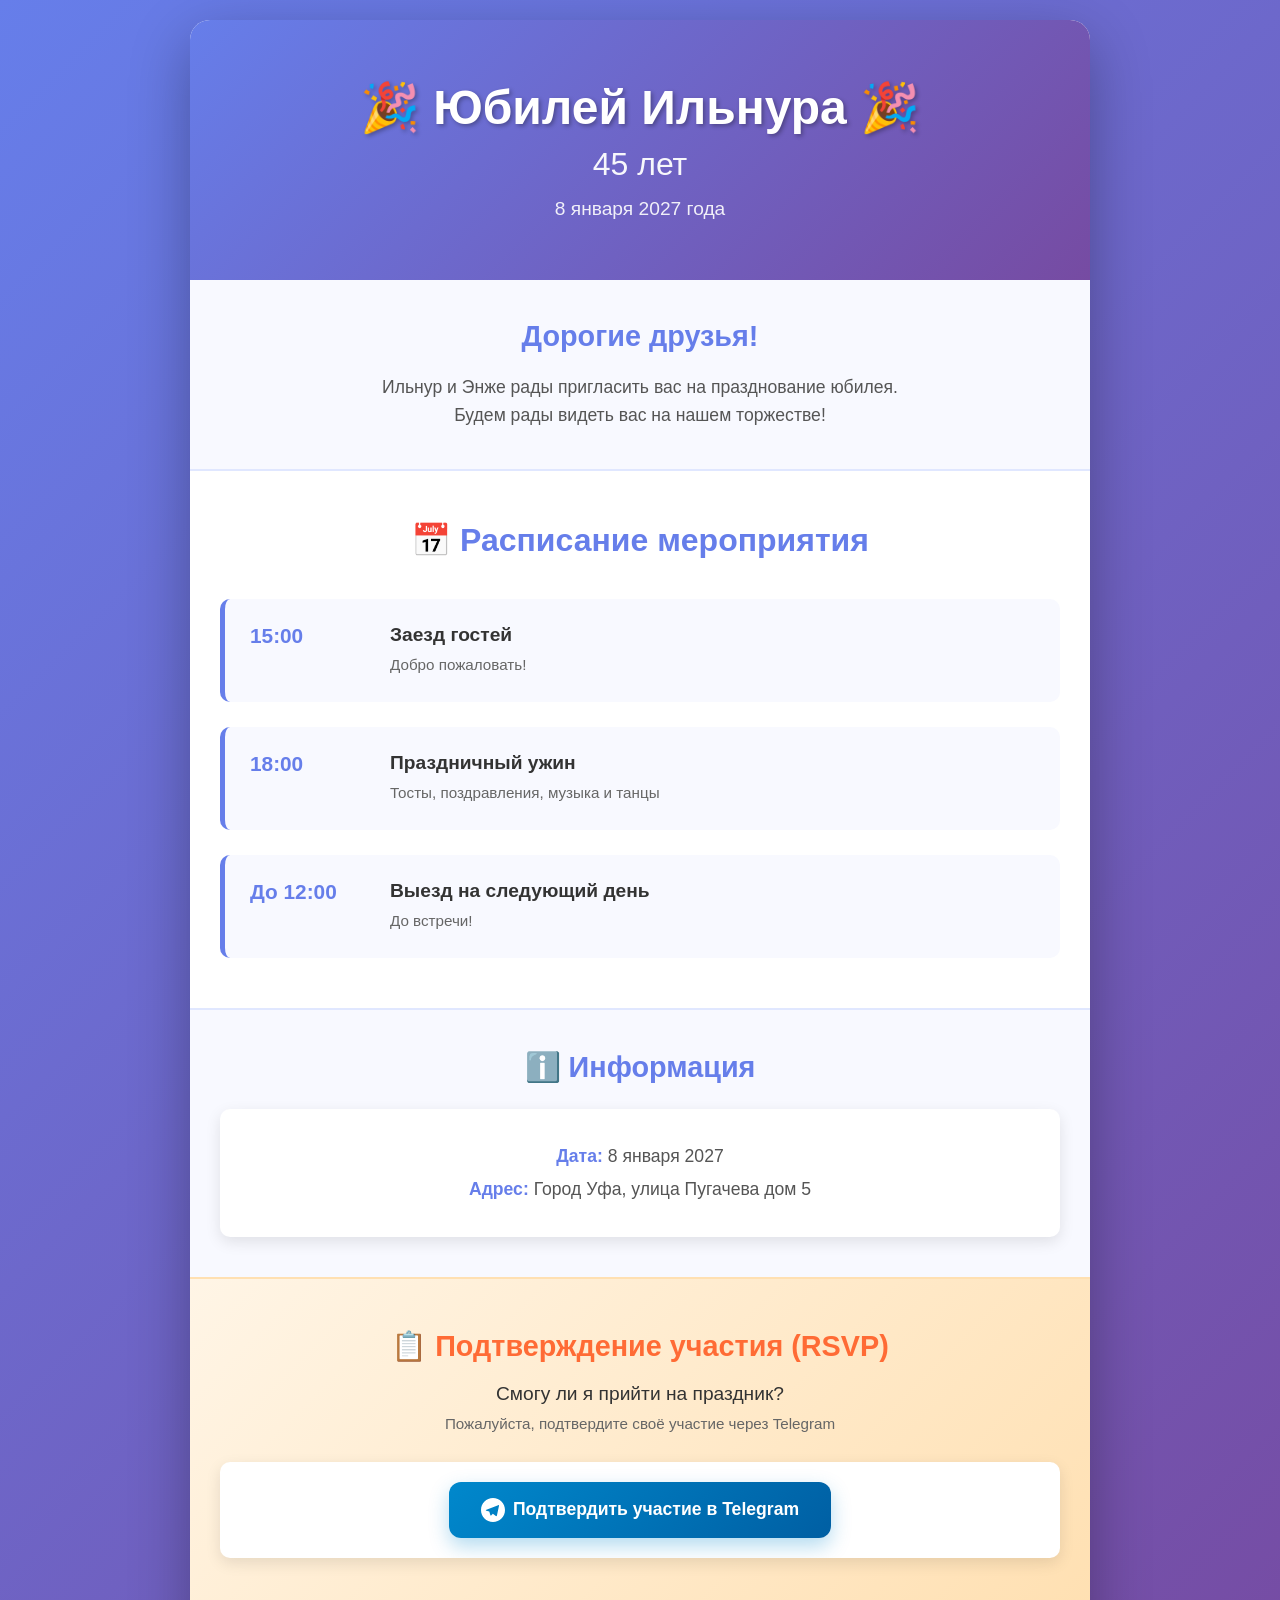
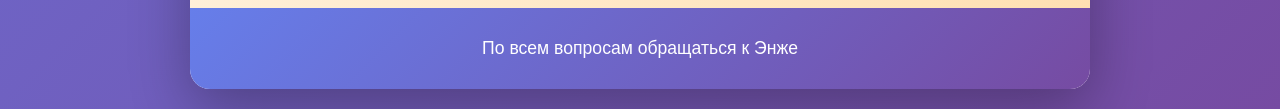
==== index.html @ 8aa2fb85 "Update index.html" ====
<!DOCTYPE html>
<html lang="ru">
<head>
    <meta charset="UTF-8">
    <meta name="viewport" content="width=device-width, initial-scale=1.0">
    <title>Юбилей Ильнура - 45 лет</title>
    <link rel="stylesheet" href="style.css">
</head>
<body>
    <div class="container">
        <header class="header">
            <h1 class="title">🎉 Юбилей Ильнура 🎉</h1>
            <p class="subtitle">45 лет</p>
            <p class="date">8 января 2027 года</p>
        </header>

        <section class="welcome">
            <h2>Дорогие друзья!</h2>
            <p>
                Ильнур и Энже рады пригласить вас на празднование юбилея.<br>
                Будем рады видеть вас на нашем торжестве!
            </p>
        </section>

        <section class="schedule">
            <h2>📅 Расписание мероприятия</h2>
            <div class="schedule-items">
                <div class="schedule-item">
                    <div class="time">15:00</div>
                    <div class="event">
                        <h3>Заезд гостей</h3>
                        <p>Добро пожаловать!</p>
                    </div>
                </div>

                <div class="schedule-item">
                    <div class="time">18:00</div>
                    <div class="event">
                        <h3>Праздничный ужин</h3>
                        <p>Тосты, поздравления, музыка и танцы</p>
                    </div>
                </div>

                <div class="schedule-item">
                    <div class="time">До 12:00</div>
                    <div class="event">
                        <h3>Выезд на следующий день</h3>
                        <p>До встречи!</p>
                    </div>
                </div>
            </div>
        </section>

        <section class="info">
            <h2>ℹ️ Информация</h2>
            <div class="info-box">
                <p><strong>Дата:</strong> 8 января 2027</p>
                <p><strong>Адрес:</strong> Город Уфа, улица Пугачева дом 5</p>
            </div>
        </section>

        <section class="poll">
            <h2>📋 Подтверждение участия (RSVP)</h2>
            <p class="poll-question">Смогу ли я прийти на праздник?</p>
            <p class="poll-description">Пожалуйста, подтвердите своё участие через Telegram</p>
            <div class="form-container">
                <a href="https://t.me/jubilee_ilnur_bot?start=confirm" class="telegram-button">
                    <svg width="24" height="24" viewBox="0 0 24 24" fill="currentColor" style="display: inline-block; margin-right: 8px; vertical-align: middle;">
                        <path d="M12 0C5.373 0 0 5.373 0 12s5.373 12 12 12 12-5.373 12-12S18.627 0 12 0zm5.894 8.221l-1.97 9.28c-.145.658-.537.818-1.084.508l-3-2.21-1.446 1.394c-.16.16-.295.295-.605.295-.402 0-.328-.148-.46-.52l-1.04-3.41-2.99-.924c-.648-.204-.657-.648.136-.968l11.7-4.514c.532-.246 1.017.128.844.953z"/>
                    </svg>
                    Подтвердить участие в Telegram
                </a>
            </div>
        </section>

        <footer class="footer">
            <p>По всем вопросам обращаться к Энже</p>
        </footer>
    </div>
</body>
</html>
---- style.css ----
* {
    margin: 0;
    padding: 0;
    box-sizing: border-box;
}

body {
    font-family: 'Segoe UI', Tahoma, Geneva, Verdana, sans-serif;
    background: linear-gradient(135deg, #667eea 0%, #764ba2 100%);
    min-height: 100vh;
    padding: 20px;
    color: #333;
}

.container {
    max-width: 900px;
    margin: 0 auto;
    background: white;
    border-radius: 20px;
    box-shadow: 0 20px 60px rgba(0, 0, 0, 0.3);
    overflow: hidden;
}

/* Header */
.header {
    background: linear-gradient(135deg, #667eea 0%, #764ba2 100%);
    color: white;
    padding: 60px 20px;
    text-align: center;
}

.title {
    font-size: 3em;
    margin-bottom: 10px;
    font-weight: bold;
    text-shadow: 2px 2px 4px rgba(0, 0, 0, 0.3);
}

.subtitle {
    font-size: 2em;
    margin-bottom: 15px;
    opacity: 0.95;
}

.date {
    font-size: 1.2em;
    opacity: 0.9;
}

/* Welcome Section */
.welcome {
    padding: 40px 30px;
    background: #f8f9ff;
    text-align: center;
    border-bottom: 2px solid #e0e7ff;
}

.welcome h2 {
    color: #667eea;
    font-size: 1.8em;
    margin-bottom: 20px;
}

.welcome p {
    font-size: 1.1em;
    line-height: 1.6;
    color: #555;
}

/* Schedule Section */
.schedule {
    padding: 50px 30px;
}

.schedule h2 {
    text-align: center;
    color: #667eea;
    font-size: 2em;
    margin-bottom: 40px;
}

.schedule-items {
    display: grid;
    gap: 25px;
}

.schedule-item {
    display: flex;
    gap: 20px;
    padding: 25px;
    background: #f8f9ff;
    border-left: 5px solid #667eea;
    border-radius: 10px;
    transition: transform 0.3s ease, box-shadow 0.3s ease;
}

.schedule-item:hover {
    transform: translateX(10px);
    box-shadow: 0 10px 25px rgba(102, 126, 234, 0.2);
}

.time {
    font-size: 1.3em;
    font-weight: bold;
    color: #667eea;
    min-width: 120px;
    white-space: nowrap;
}

.event h3 {
    color: #333;
    margin-bottom: 8px;
    font-size: 1.2em;
}

.event p {
    color: #666;
    font-size: 0.95em;
    line-height: 1.5;
}

/* Info Section */
.info {
    padding: 40px 30px;
    background: #f8f9ff;
    border-top: 2px solid #e0e7ff;
}

.info h2 {
    text-align: center;
    color: #667eea;
    font-size: 1.8em;
    margin-bottom: 25px;
}

.info-box {
    background: white;
    padding: 25px;
    border-radius: 10px;
    box-shadow: 0 5px 15px rgba(0, 0, 0, 0.1);
    text-align: center;
}

.info-box p {
    font-size: 1.1em;
    margin: 12px 0;
    color: #555;
}

.info-box strong {
    color: #667eea;
}

/* Poll Section */
.poll {
    padding: 50px 30px;
    background: linear-gradient(135deg, #fff5e6 0%, #ffe0b2 100%);
    border-top: 2px solid #ffe0b2;
}

.poll h2 {
    text-align: center;
    color: #ff6b35;
    font-size: 1.8em;
    margin-bottom: 20px;
}

.poll-question {
    text-align: center;
    font-size: 1.2em;
    color: #333;
    margin-bottom: 10px;
    font-weight: 500;
}

.poll-description {
    text-align: center;
    font-size: 0.95em;
    color: #666;
    margin-bottom: 30px;
}

/* Form Container */
.form-container {
    width: 100%;
    max-width: 100%;
    margin: 0 auto;
    background: white;
    border-radius: 10px;
    box-shadow: 0 5px 15px rgba(0, 0, 0, 0.1);
    overflow: hidden;
    text-align: center;
    padding: 20px;
}

.form-container iframe {
    display: block;
    width: 100%;
    border: none;
    border-radius: 10px;
}

/* Telegram Button */
.telegram-button {
    display: inline-flex;
    align-items: center;
    justify-content: center;
    background: linear-gradient(135deg, #0088cc 0%, #005fa3 100%);
    color: white;
    padding: 16px 32px;
    border-radius: 12px;
    text-decoration: none;
    font-size: 1.1em;
    font-weight: 600;
    transition: all 0.3s ease;
    box-shadow: 0 8px 20px rgba(0, 136, 204, 0.3);
    cursor: pointer;
    border: none;
    min-width: 280px;
}

.telegram-button:hover {
    transform: translateY(-2px);
    box-shadow: 0 12px 28px rgba(0, 136, 204, 0.4);
    background: linear-gradient(135deg, #0099dd 0%, #0066b3 100%);
}

.telegram-button:active {
    transform: translateY(0);
    box-shadow: 0 4px 12px rgba(0, 136, 204, 0.3);
}

/* Footer */
.footer {
    background: linear-gradient(135deg, #667eea 0%, #764ba2 100%);
    color: white;
    text-align: center;
    padding: 30px 20px;
    font-size: 1.1em;
}

/* Responsive Design */
@media (max-width: 768px) {
    .title {
        font-size: 2em;
    }

    .subtitle {
        font-size: 1.5em;
    }

    .schedule h2,
    .welcome h2,
    .info h2,
    .poll h2 {
        font-size: 1.5em;
    }

    .schedule-item {
        flex-direction: column;
        gap: 10px;
    }

    .time {
        min-width: auto;
    }

    .header {
        padding: 40px 20px;
    }

    .form-container iframe {
        min-height: 600px;
    }

    .telegram-button {
        min-width: 100%;
        max-width: 400px;
    }
}

@media (max-width: 480px) {
    .title {
        font-size: 1.5em;
    }

    .subtitle {
        font-size: 1.2em;
    }

    .welcome p,
    .info-box p {
        font-size: 0.95em;
    }

    .schedule {
        padding: 30px 15px;
    }

    .schedule-item {
        padding: 15px;
        border-left-width: 3px;
    }

    .poll {
        padding: 30px 15px;
    }

    .poll-question {
        font-size: 1em;
    }

    .poll-description {
        font-size: 0.9em;
    }

    .form-container iframe {
        min-height: 700px;
    }

    .telegram-button {
        font-size: 1em;
        padding: 14px 24px;
        min-width: 100%;
    }
}
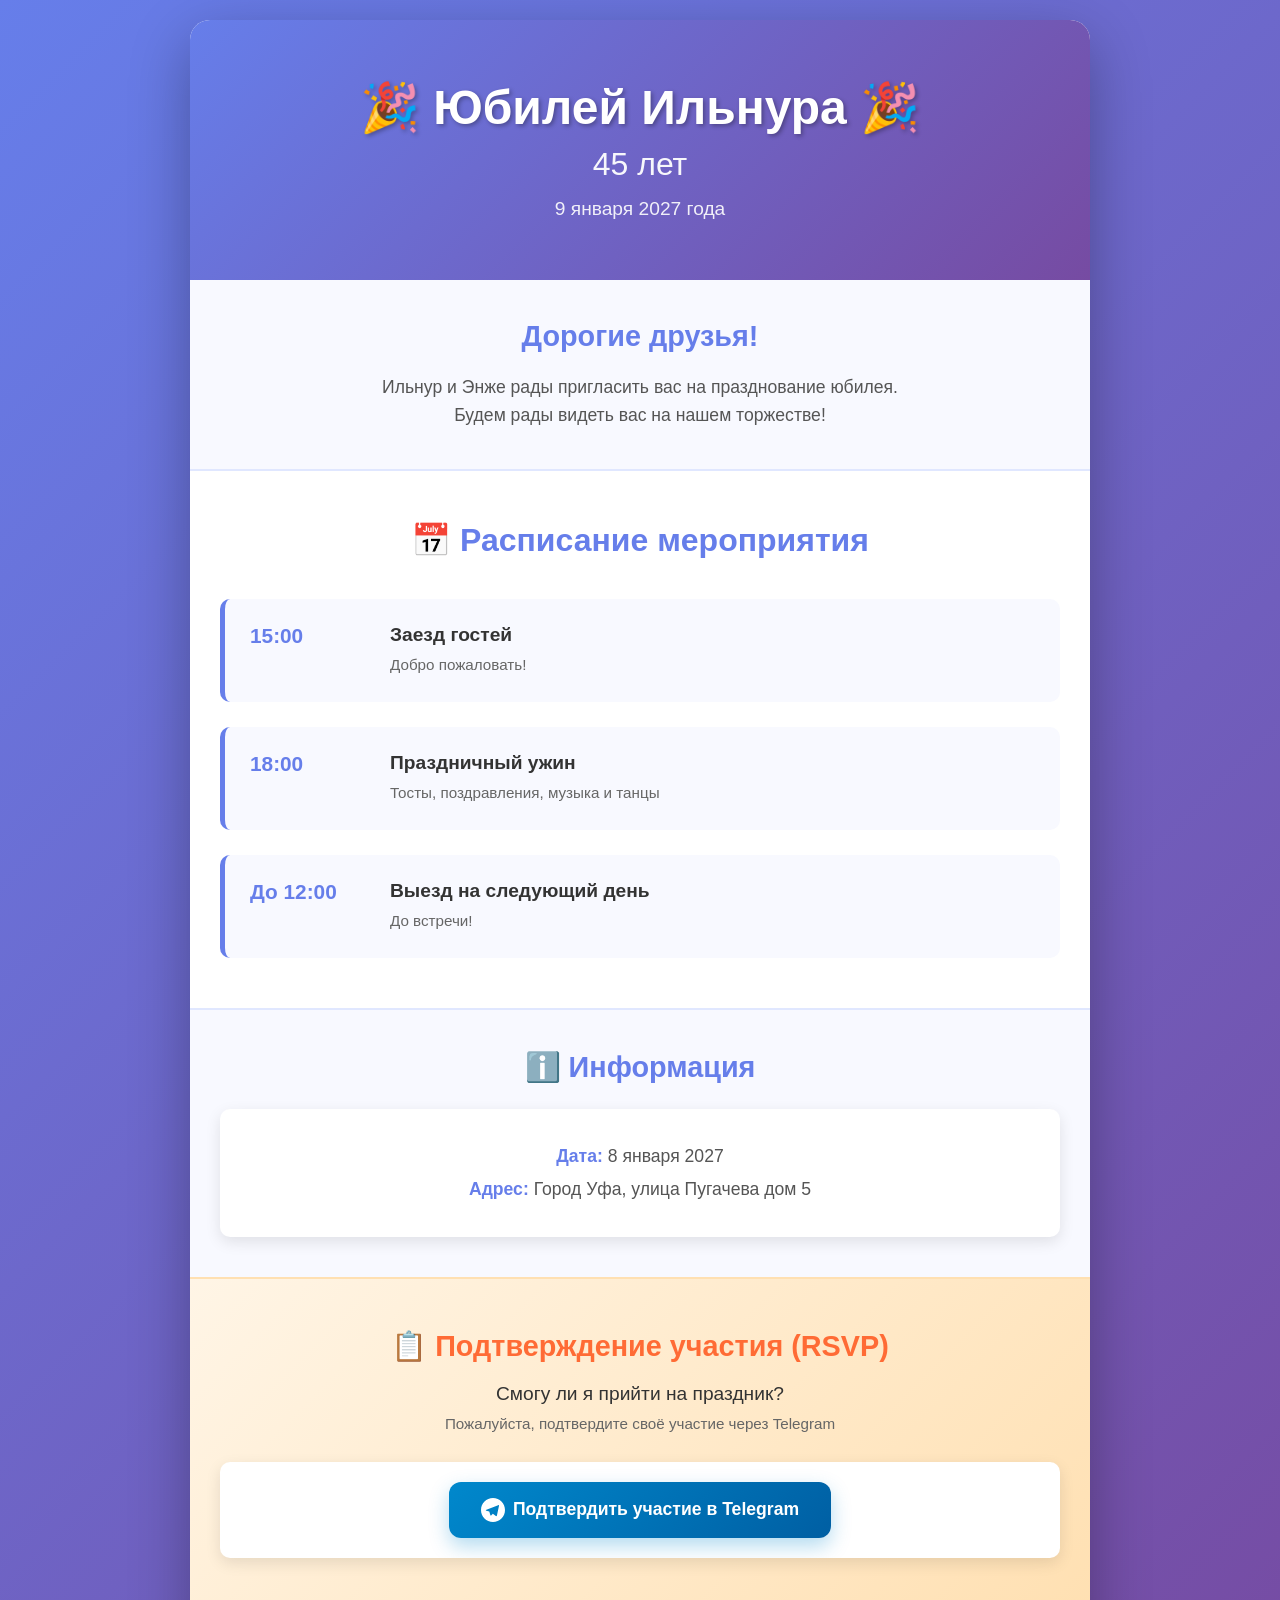
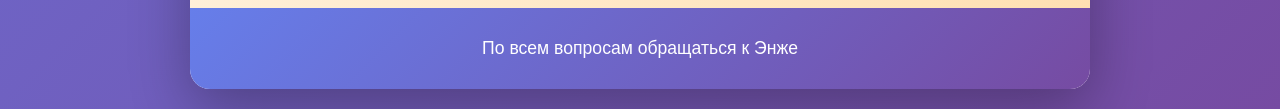
==== commit 378fb2fe: "Update index.html" ====
--- a/index.html
+++ b/index.html
@@ -11,7 +11,7 @@
         <header class="header">
             <h1 class="title">🎉 Юбилей Ильнура 🎉</h1>
             <p class="subtitle">45 лет</p>
-            <p class="date">8 января 2027 года</p>
+            <p class="date">9 января 2027 года</p>
         </header>
 
         <section class="welcome">
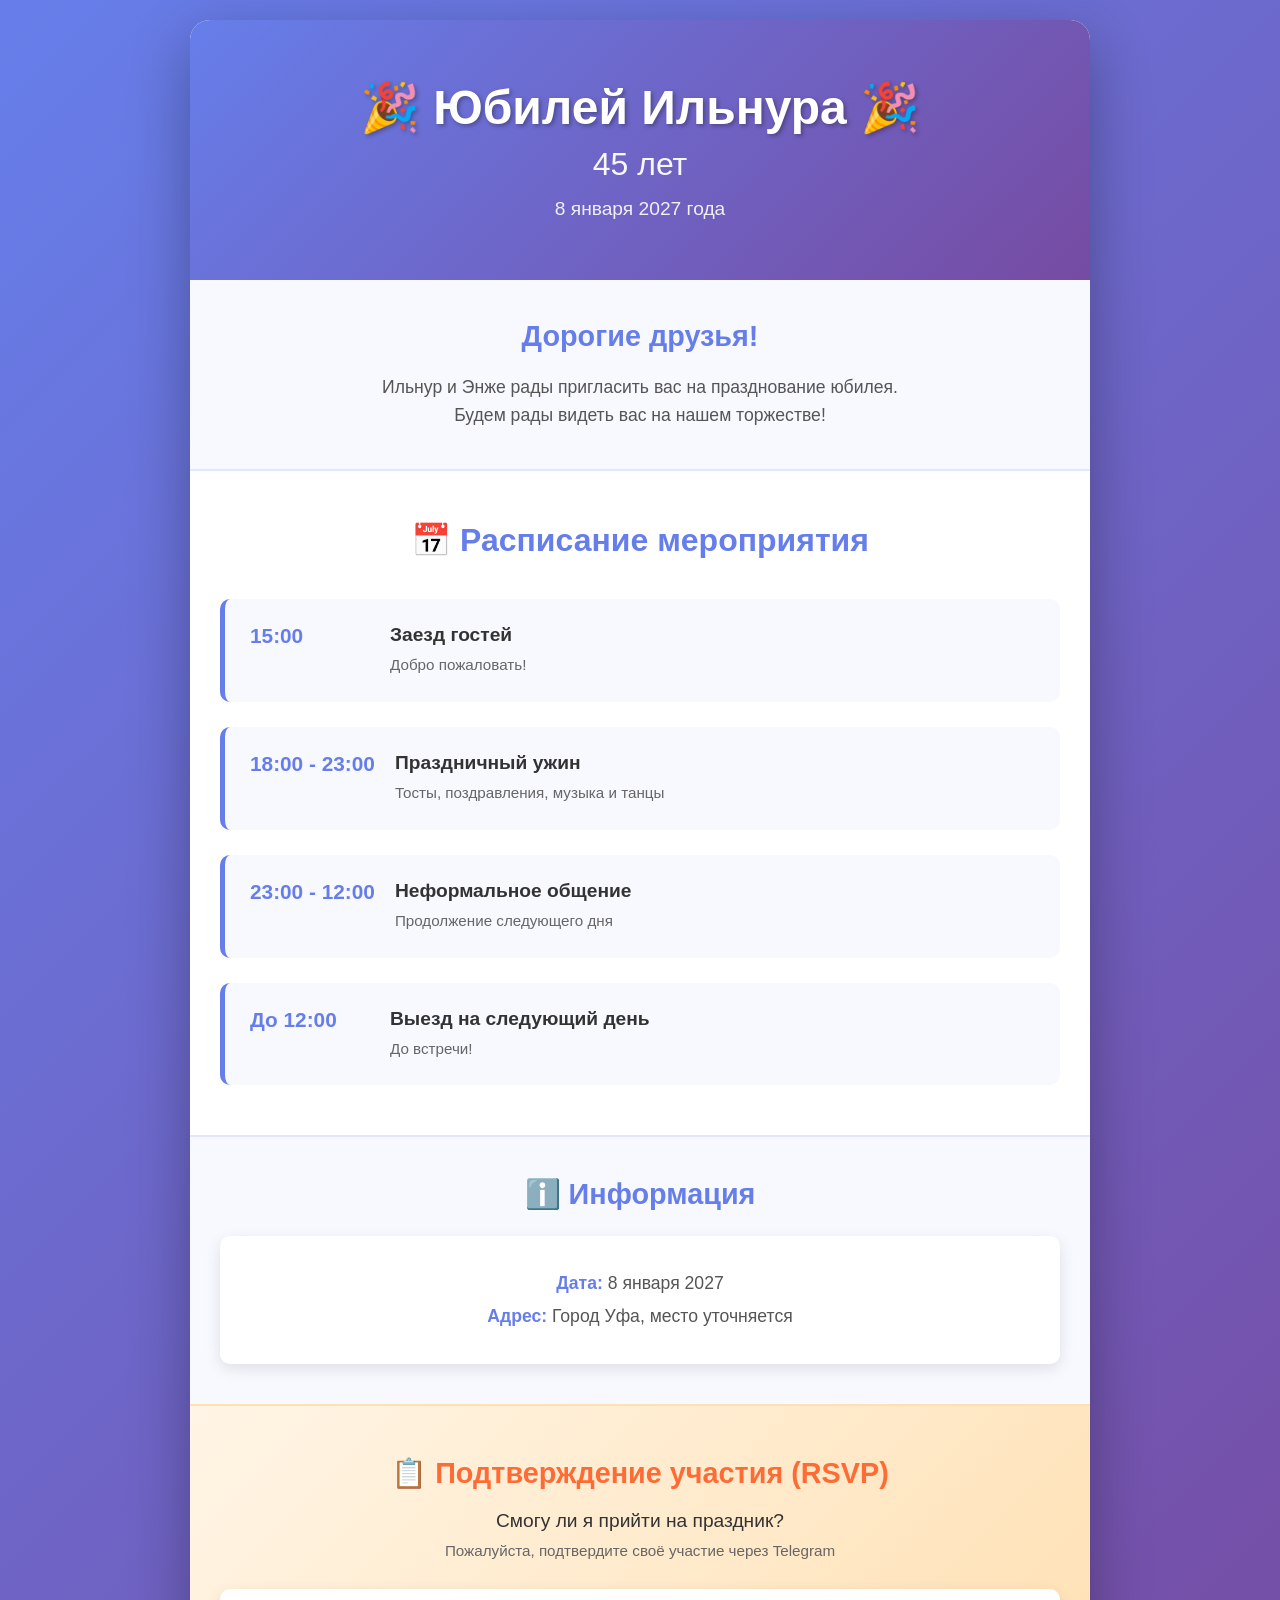
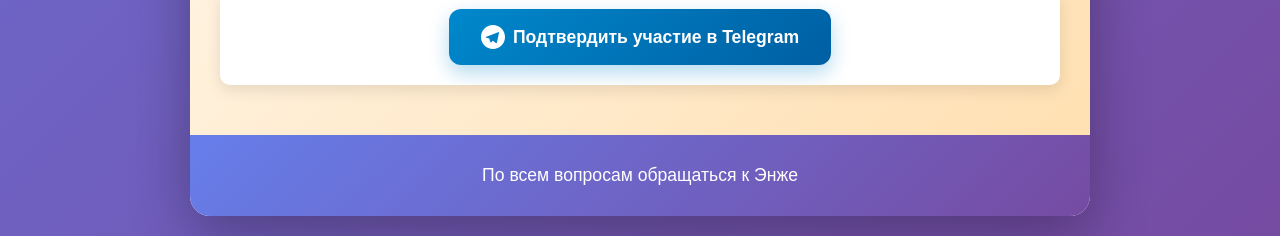
==== commit 0a32f778: "Update event schedule with new times" ====
--- a/index.html
+++ b/index.html
@@ -11,7 +11,7 @@
         <header class="header">
             <h1 class="title">🎉 Юбилей Ильнура 🎉</h1>
             <p class="subtitle">45 лет</p>
-            <p class="date">9 января 2027 года</p>
+            <p class="date">8 января 2027 года</p>
         </header>
 
         <section class="welcome">
@@ -34,10 +34,18 @@
                 </div>
 
                 <div class="schedule-item">
-                    <div class="time">18:00</div>
+                    <div class="time">18:00 - 23:00</div>
                     <div class="event">
                         <h3>Праздничный ужин</h3>
                         <p>Тосты, поздравления, музыка и танцы</p>
+                    </div>
+                </div>
+
+                <div class="schedule-item">
+                    <div class="time">23:00 - 12:00</div>
+                    <div class="event">
+                        <h3>Неформальное общение</h3>
+                        <p>Продолжение следующего дня</p>
                     </div>
                 </div>
 
@@ -55,7 +63,7 @@
             <h2>ℹ️ Информация</h2>
             <div class="info-box">
                 <p><strong>Дата:</strong> 8 января 2027</p>
-                <p><strong>Адрес:</strong> Город Уфа, улица Пугачева дом 5</p>
+                <p><strong>Адрес:</strong> Город Уфа, место уточняется</p>
             </div>
         </section>
 
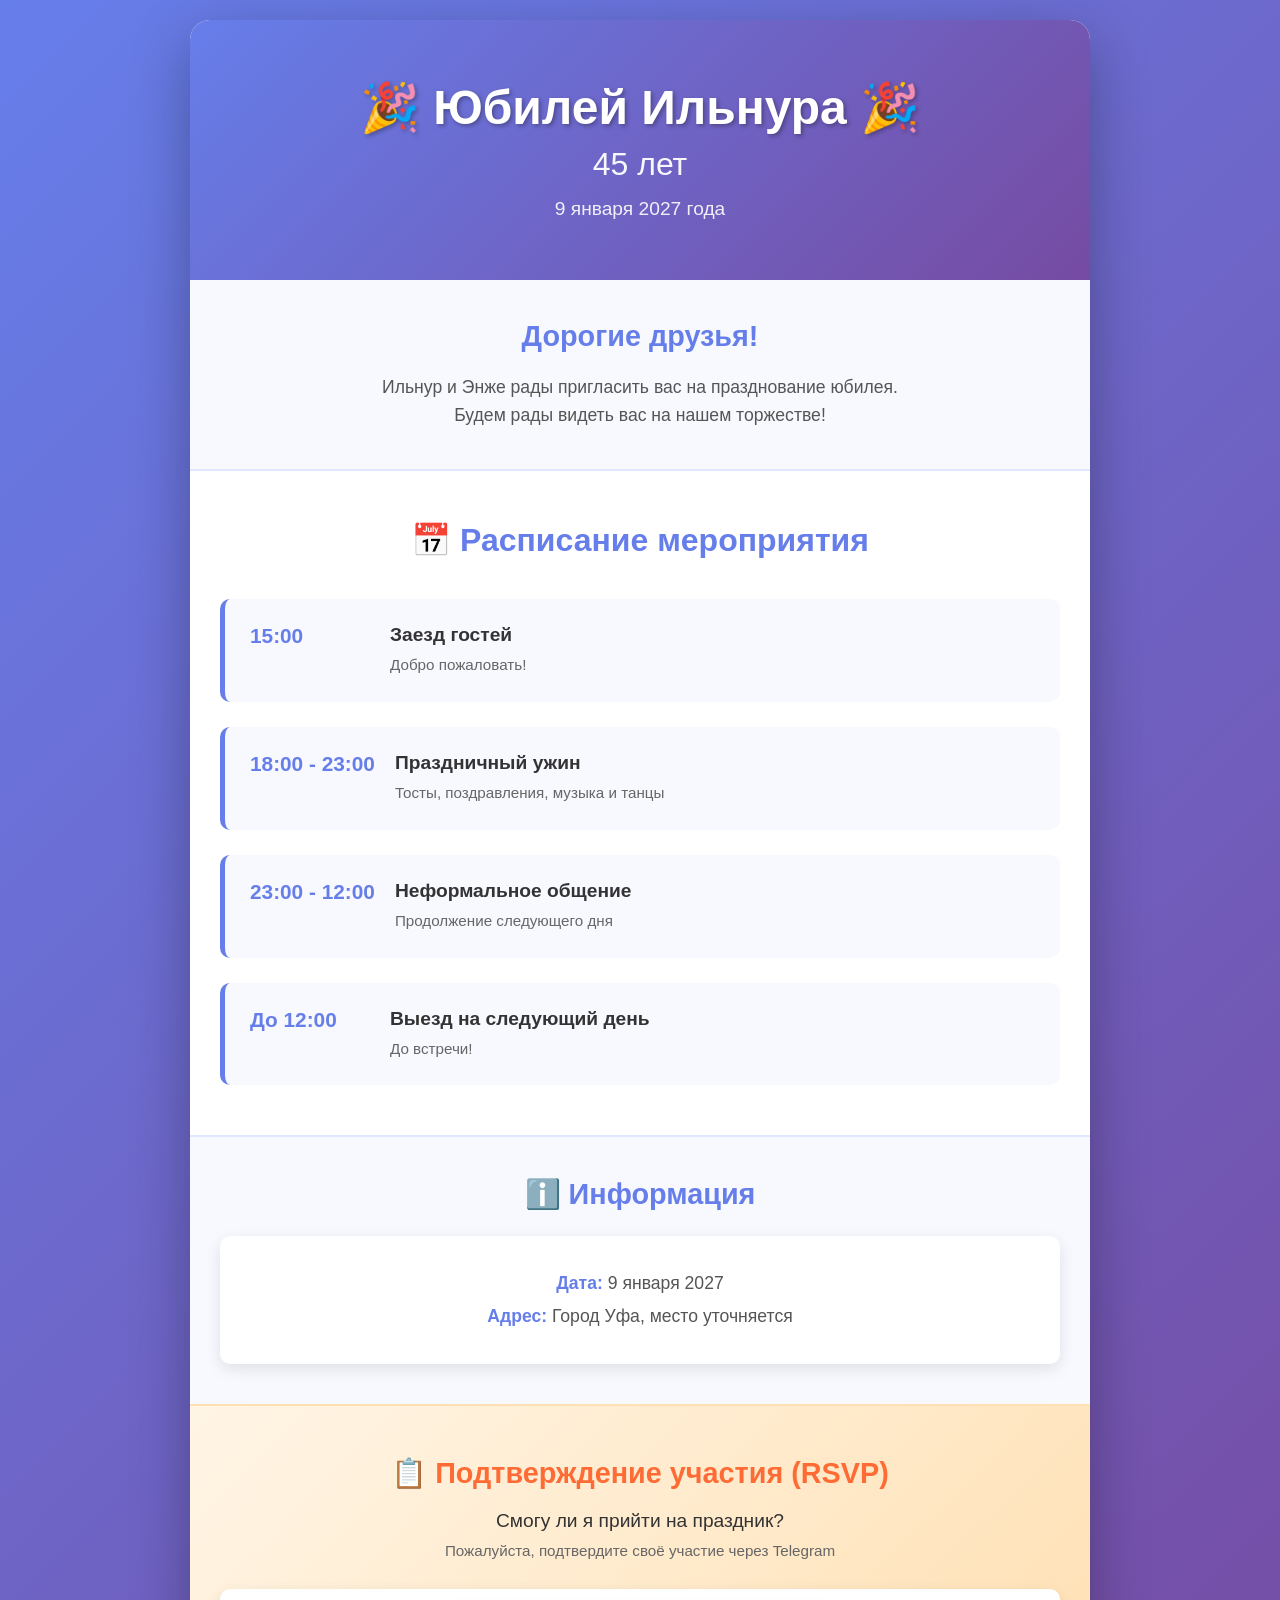
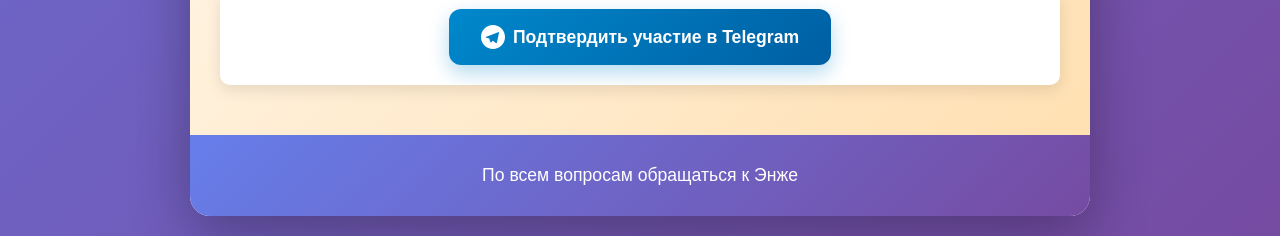
==== commit aeaaa584: "Update date from January 8 to January 9" ====
--- a/index.html
+++ b/index.html
@@ -11,7 +11,7 @@
         <header class="header">
             <h1 class="title">🎉 Юбилей Ильнура 🎉</h1>
             <p class="subtitle">45 лет</p>
-            <p class="date">8 января 2027 года</p>
+            <p class="date">9 января 2027 года</p>
         </header>
 
         <section class="welcome">
@@ -62,7 +62,7 @@
         <section class="info">
             <h2>ℹ️ Информация</h2>
             <div class="info-box">
-                <p><strong>Дата:</strong> 8 января 2027</p>
+                <p><strong>Дата:</strong> 9 января 2027</p>
                 <p><strong>Адрес:</strong> Город Уфа, место уточняется</p>
             </div>
         </section>
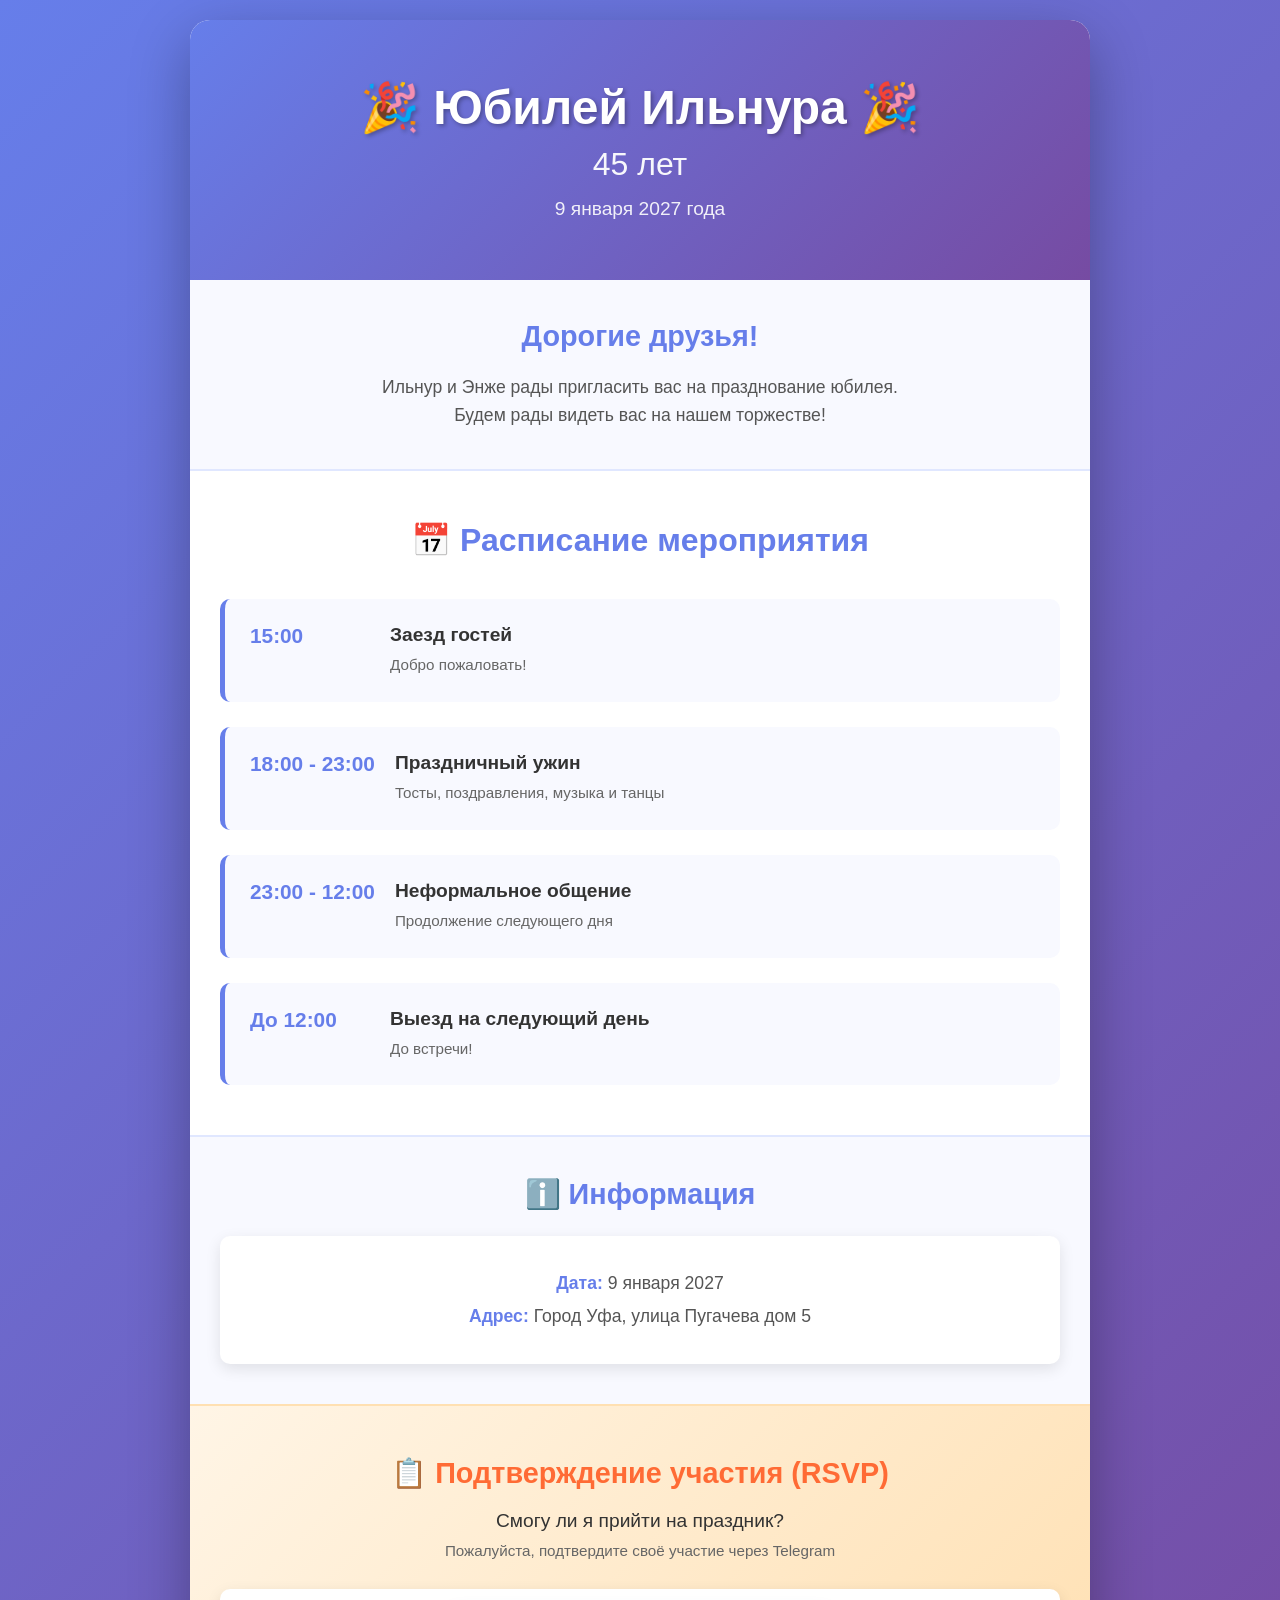
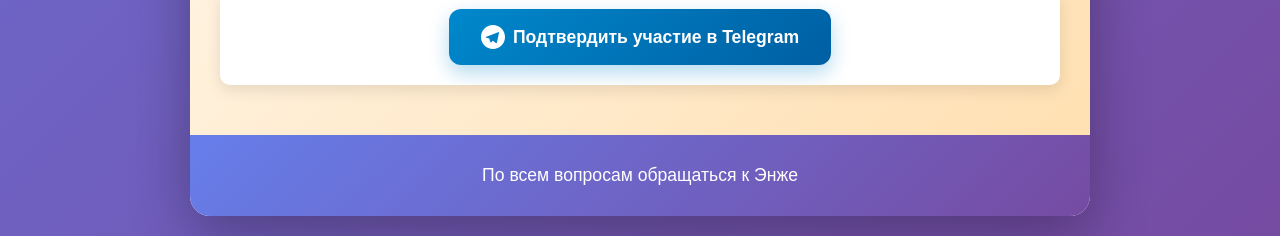
==== commit 771d125e: "Update address to Pugacheva street house 5" ====
--- a/index.html
+++ b/index.html
@@ -63,7 +63,7 @@
             <h2>ℹ️ Информация</h2>
             <div class="info-box">
                 <p><strong>Дата:</strong> 9 января 2027</p>
-                <p><strong>Адрес:</strong> Город Уфа, место уточняется</p>
+                <p><strong>Адрес:</strong> Город Уфа, улица Пугачева дом 5</p>
             </div>
         </section>
 
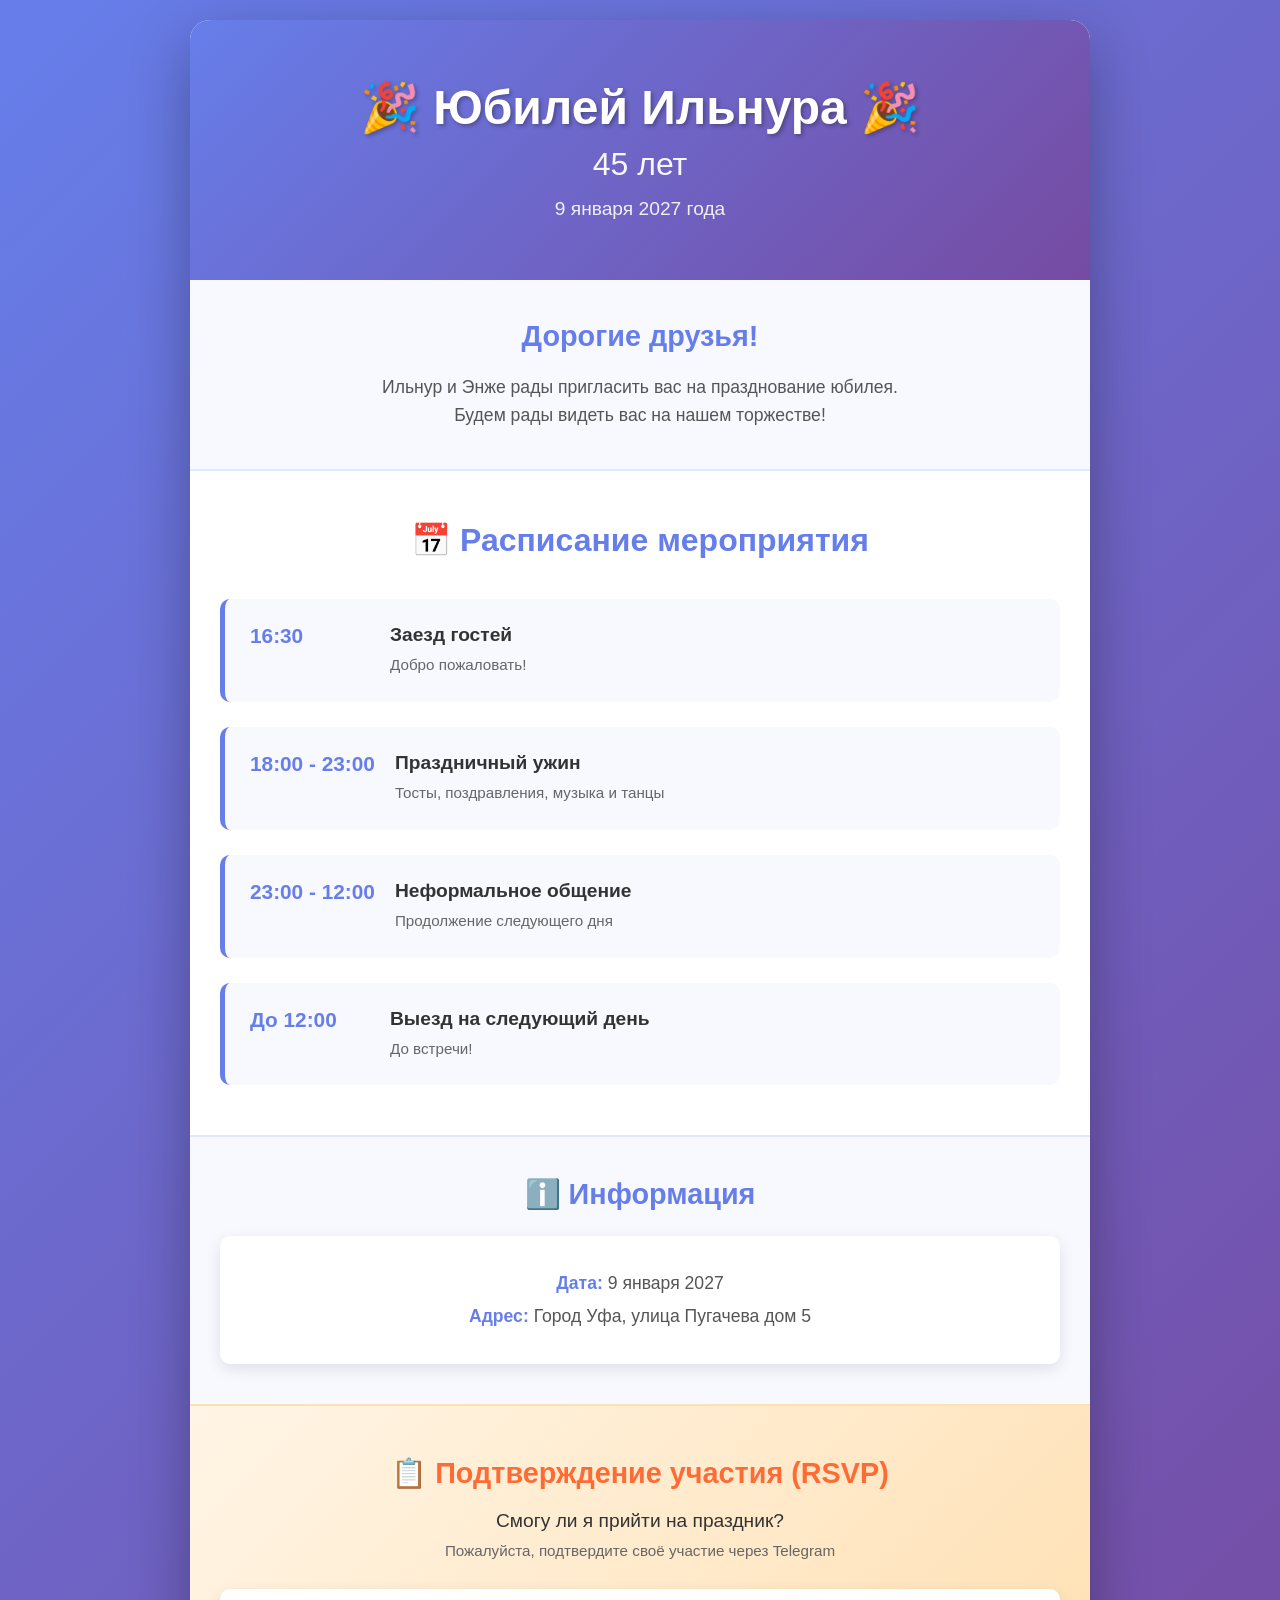
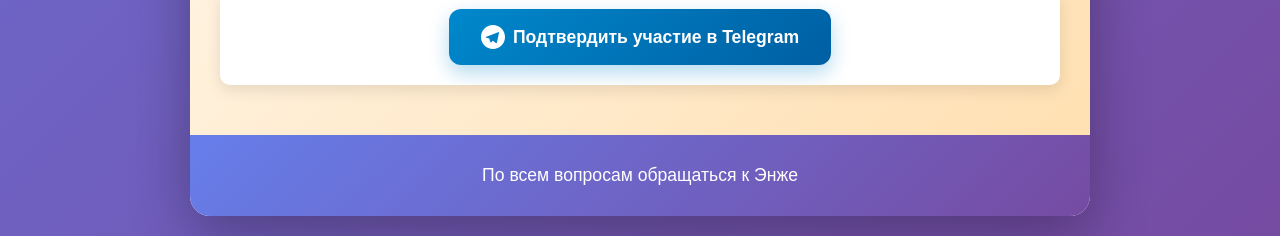
==== commit 054da761: "Update check-in time from 15:00 to 16:30" ====
--- a/index.html
+++ b/index.html
@@ -26,7 +26,7 @@
             <h2>📅 Расписание мероприятия</h2>
             <div class="schedule-items">
                 <div class="schedule-item">
-                    <div class="time">15:00</div>
+                    <div class="time">16:30</div>
                     <div class="event">
                         <h3>Заезд гостей</h3>
                         <p>Добро пожаловать!</p>
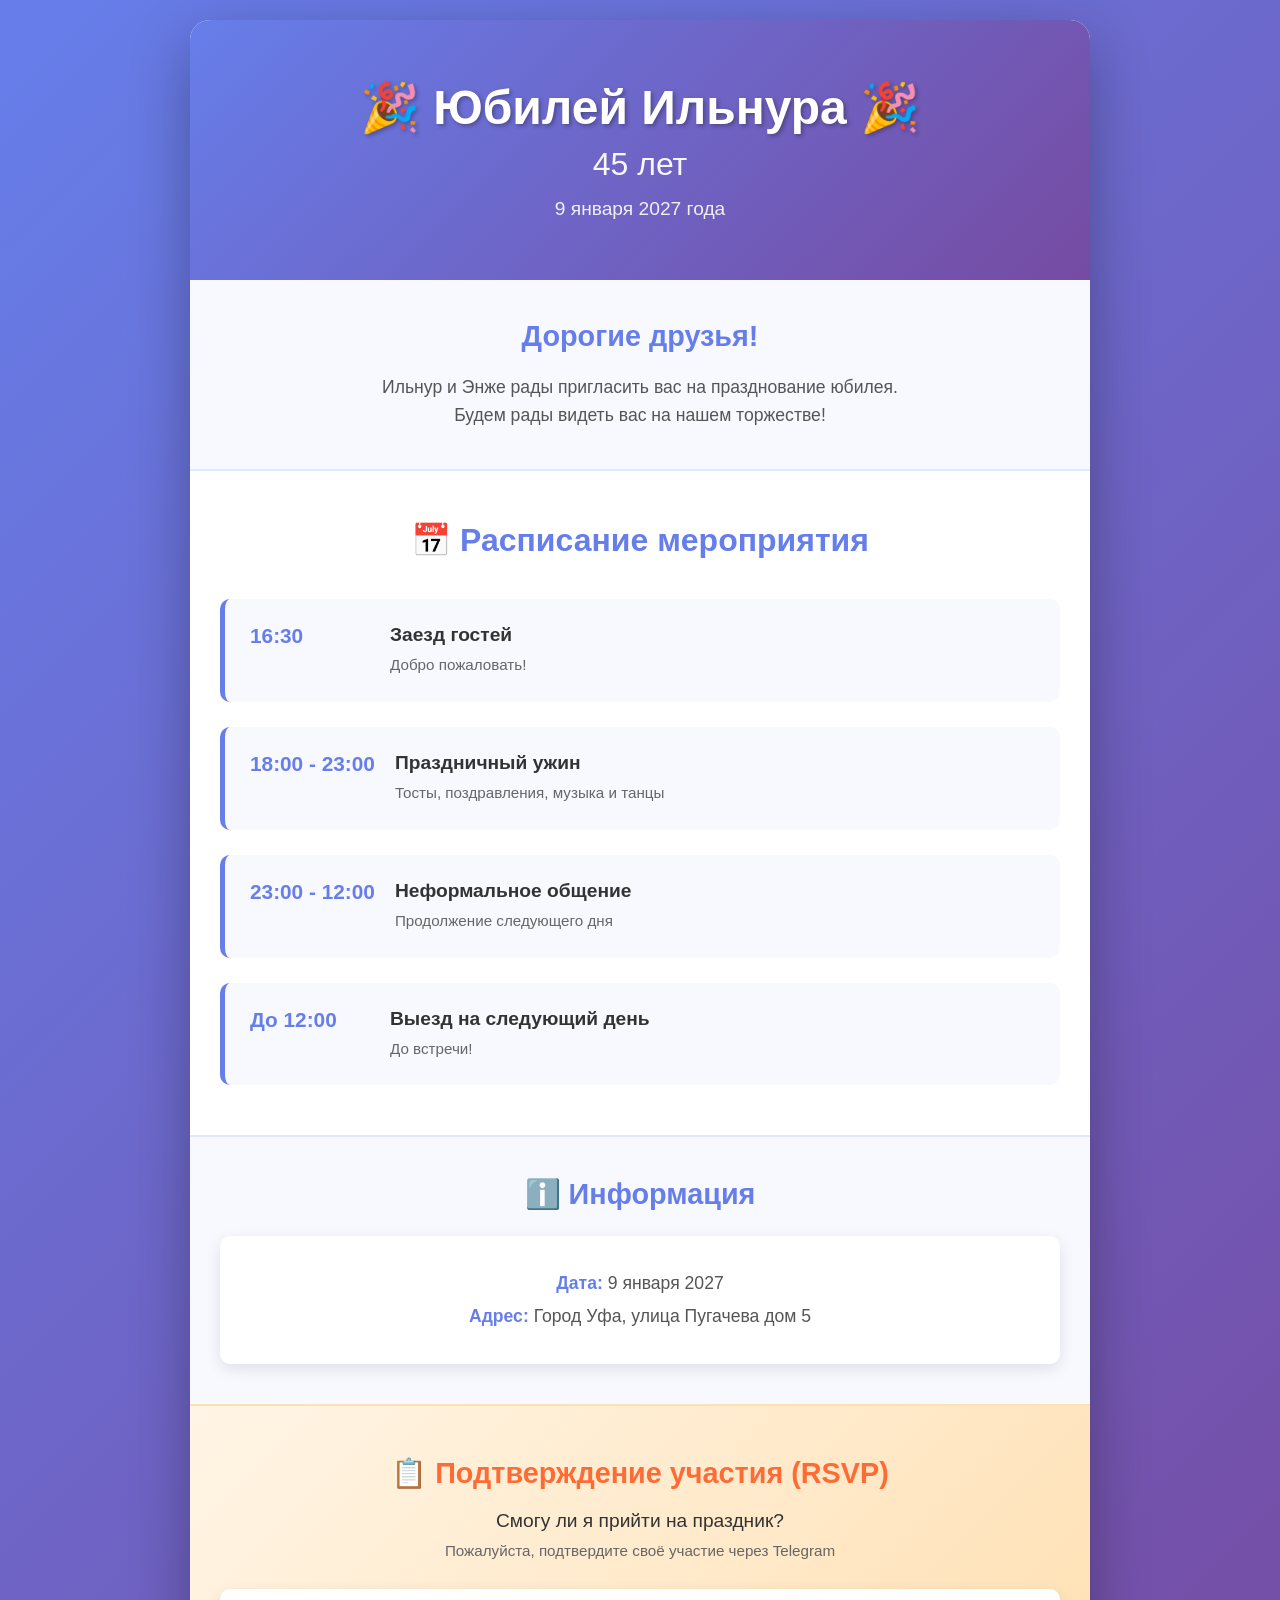
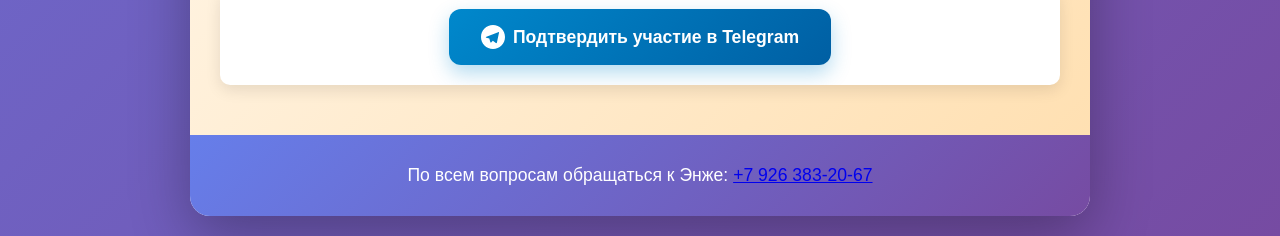
==== commit 2aa514a3: "Add phone number to footer" ====
--- a/index.html
+++ b/index.html
@@ -82,7 +82,7 @@
         </section>
 
         <footer class="footer">
-            <p>По всем вопросам обращаться к Энже</p>
+            <p>По всем вопросам обращаться к Энже: <a href="tel:+79263832067">+7 926 383-20-67</a></p>
         </footer>
     </div>
 </body>
